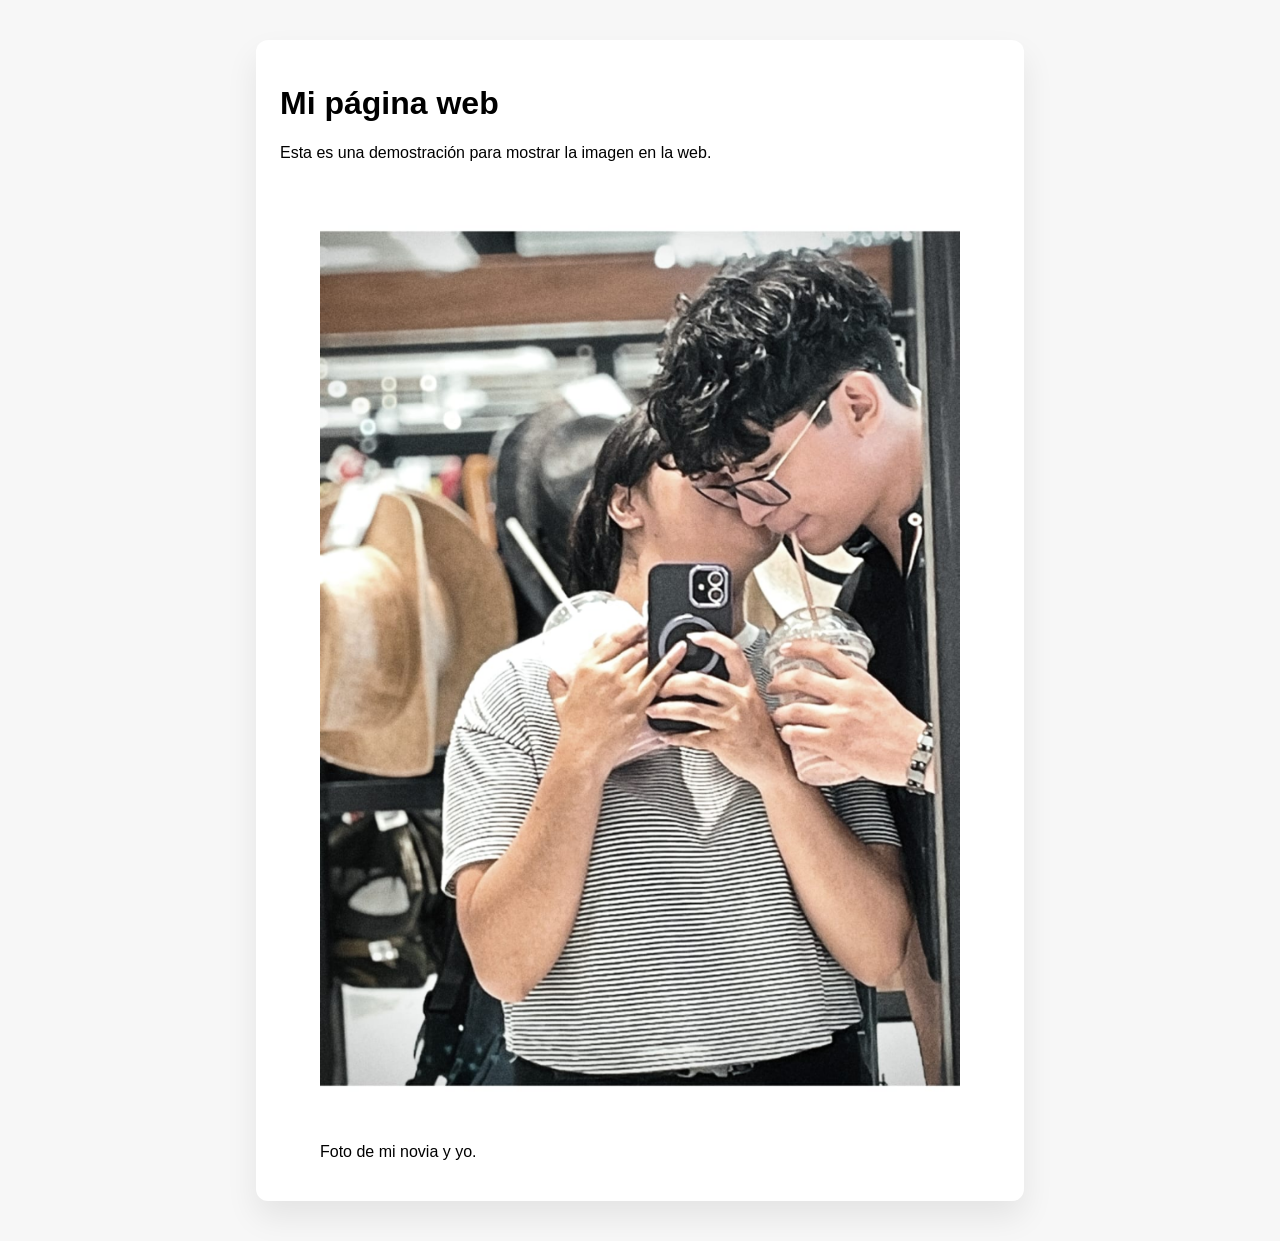
==== index.html @ d47624c6 "Ali data Ali data v2 repositorie" ====
<!DOCTYPE html>
<html lang="es">
  <head>
    <meta charset="UTF-8" />
    <meta name="viewport" content="width=device-width, initial-scale=1.0" />
    <title>Mi página web</title>
    <link rel="stylesheet" href="estilos.css" />
  </head>
  <body>
    <main>
      <h1>Mi página web</h1>
      <p>Esta es una demostración para mostrar la imagen en la web.</p>
      <figure>
        <img src="foto-novia.jpeg" alt="Foto de mi novia y yo" />
        <figcaption>Foto de mi novia y yo.</figcaption>
      </figure>
    </main>
  </body>
</html>
---- estilos.css ----
﻿body {
  font-family: sans-serif;
  padding: 2rem;
  background: #f7f7f7;
}
main {
  max-width: 720px;
  margin: 0 auto;
  background: #fff;
  padding: 1.5rem;
  border-radius: 12px;
  box-shadow: 0 1rem 2rem rgba(0,0,0,0.08);
}
img {
  max-width: 100%;
  height: auto;
  border-radius: 8px;
}
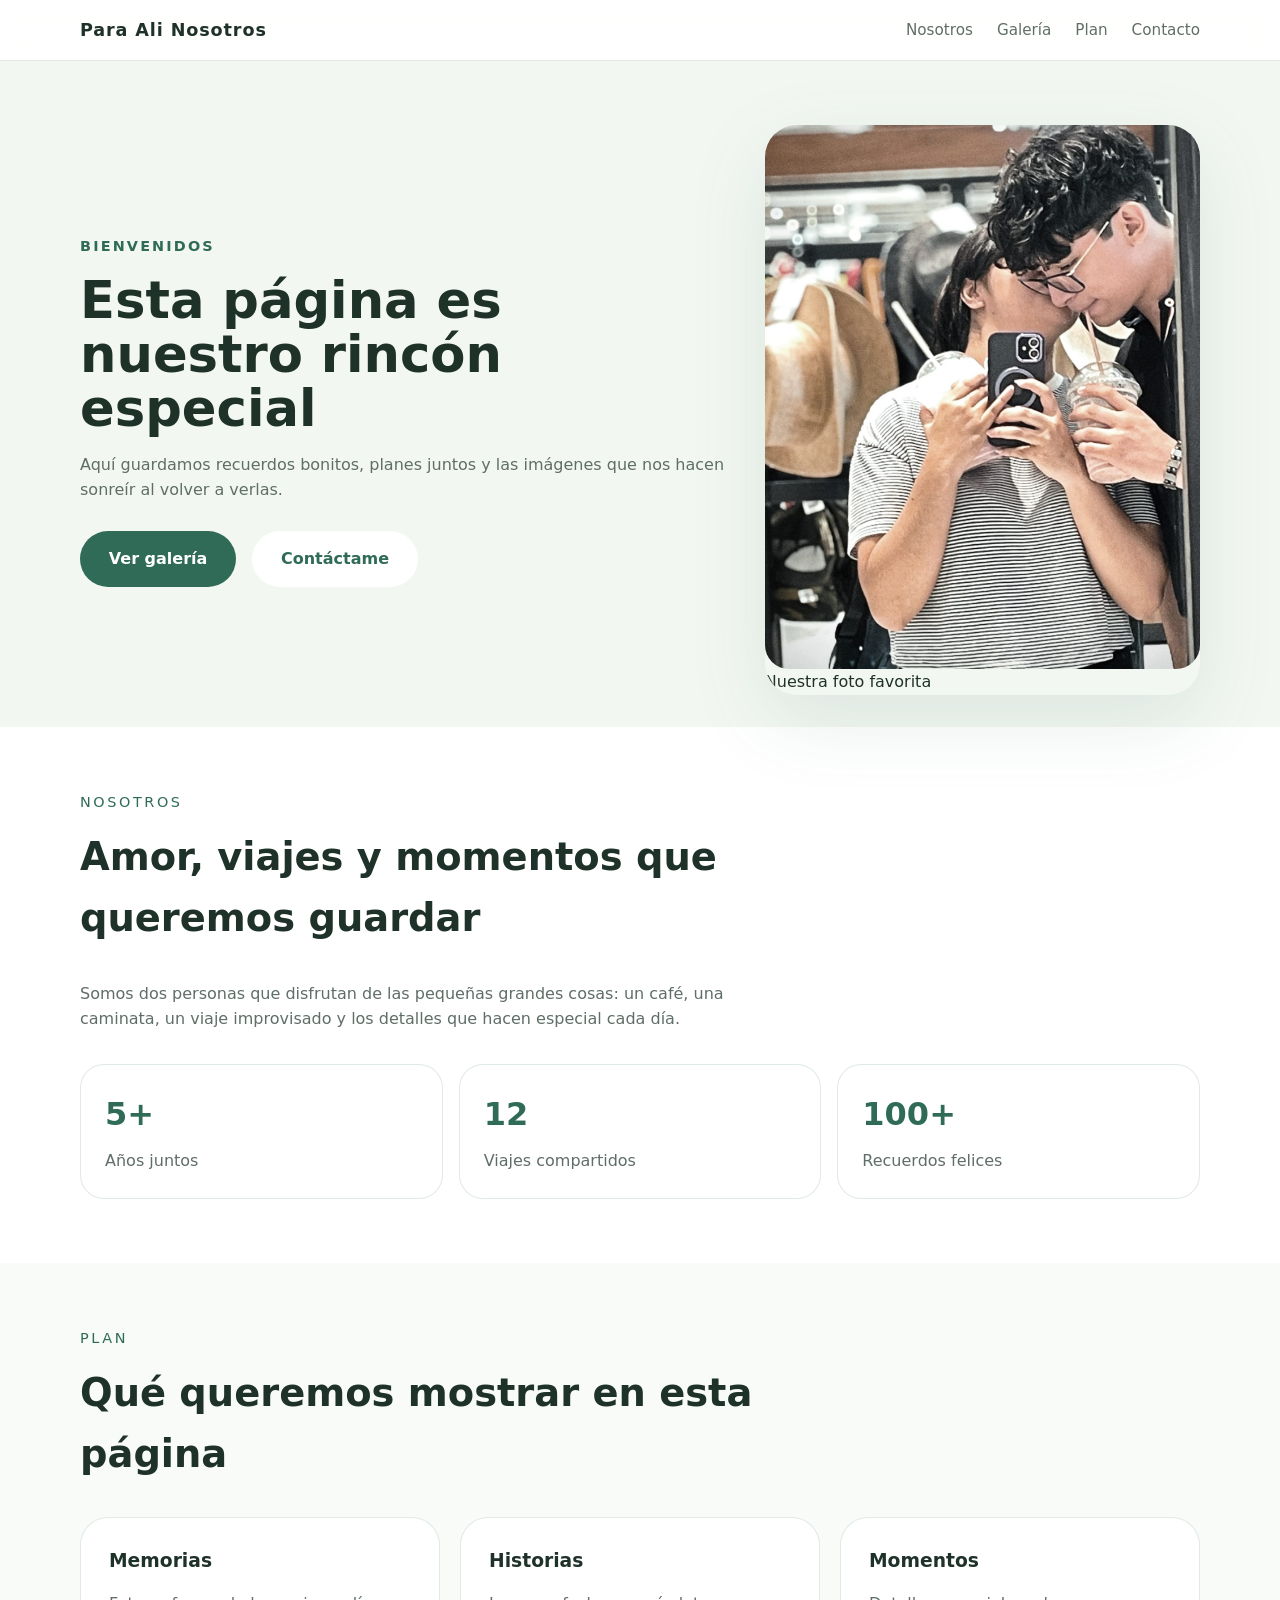
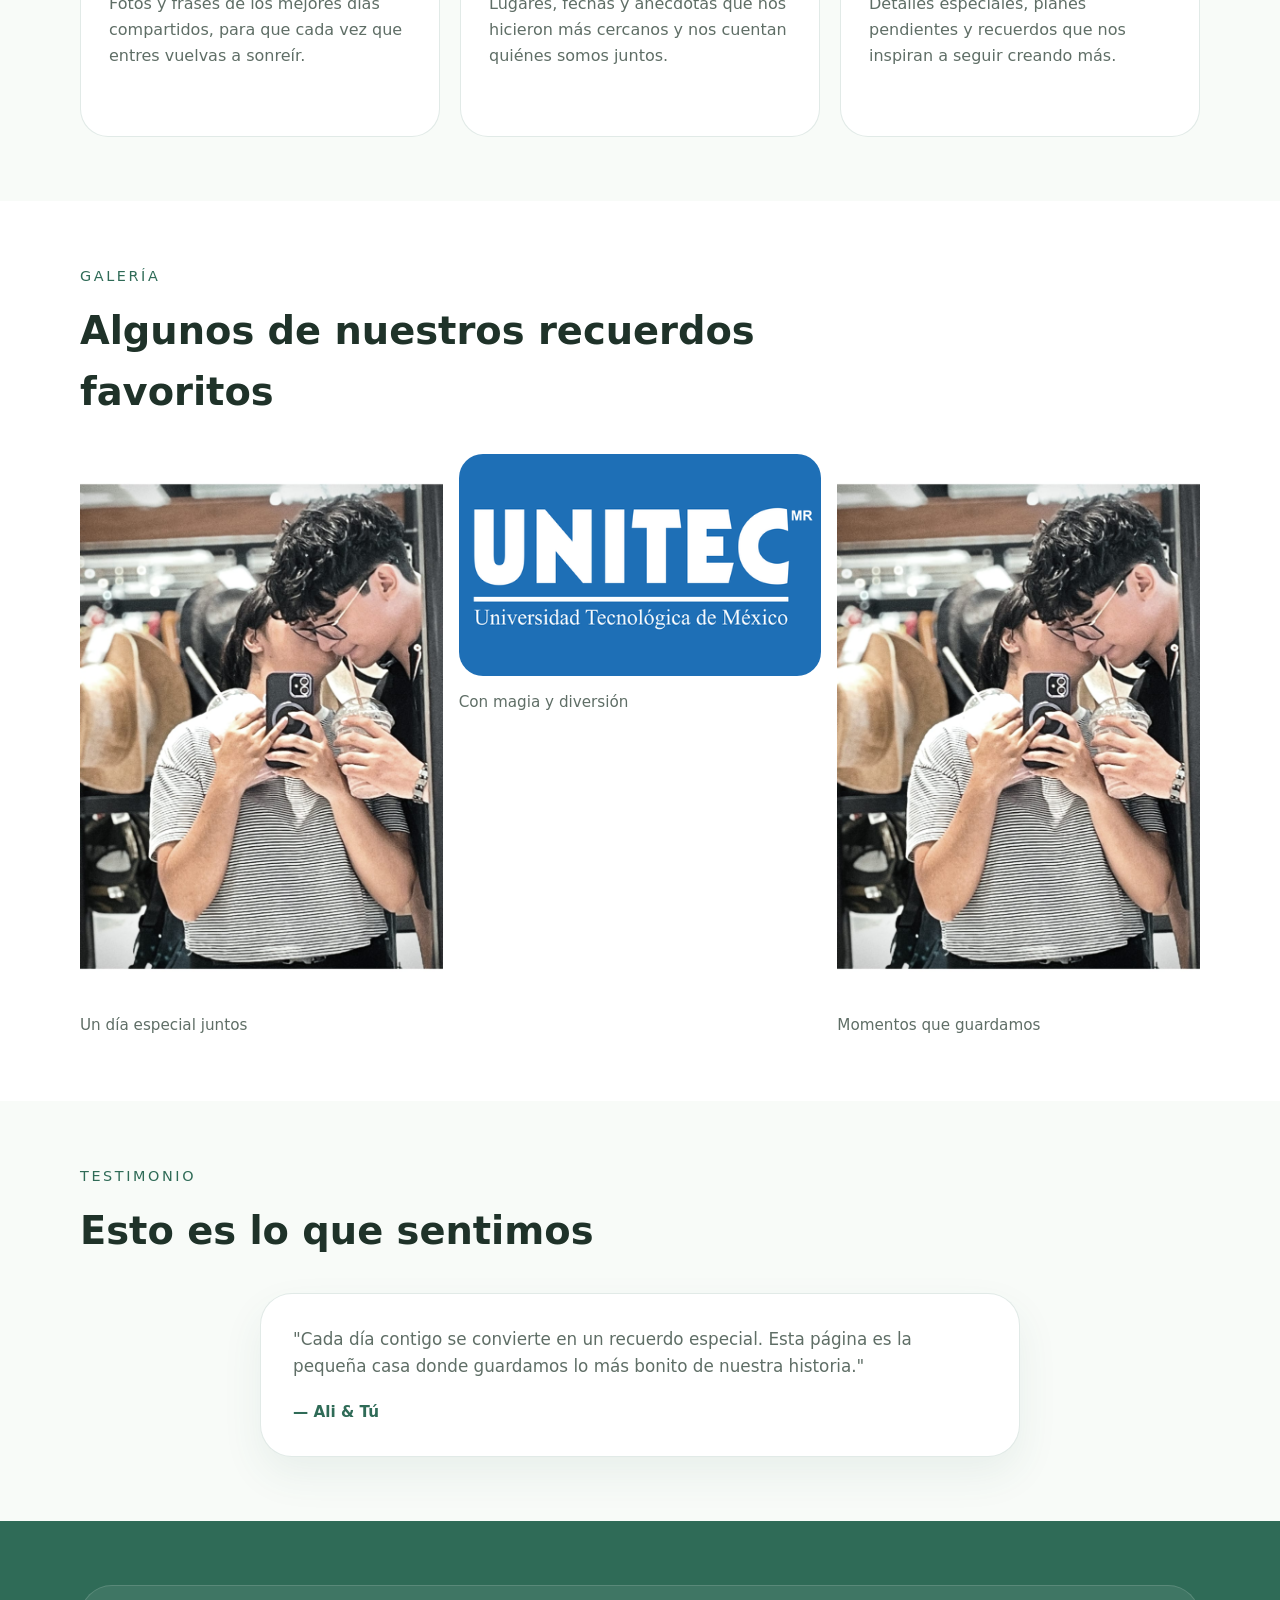
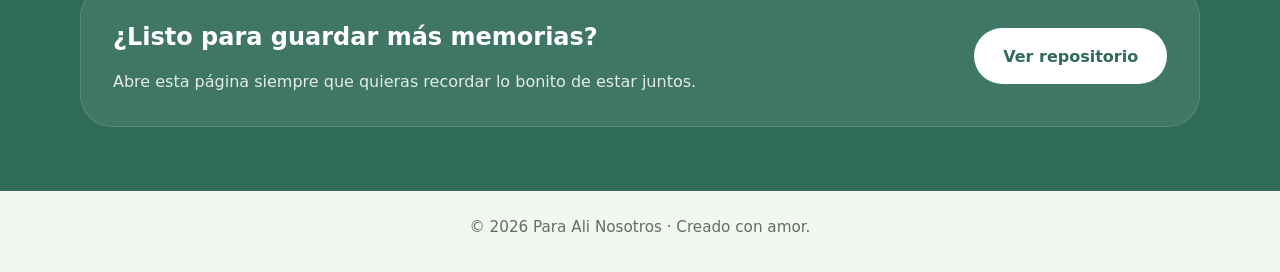
==== commit 7b1a7ad7: "Change files" ====
--- a/index.html
+++ b/index.html
@@ -3,17 +3,141 @@
   <head>
     <meta charset="UTF-8" />
     <meta name="viewport" content="width=device-width, initial-scale=1.0" />
-    <title>Mi página web</title>
+    <title>Para Ali Nosotros</title>
     <link rel="stylesheet" href="estilos.css" />
   </head>
   <body>
+    <header class="site-header">
+      <div class="container header-inner">
+        <a class="brand" href="#">Para Ali Nosotros</a>
+        <nav class="main-nav">
+          <a href="#nosotros">Nosotros</a>
+          <a href="#galeria">Galería</a>
+          <a href="#plan">Plan</a>
+          <a href="#contacto">Contacto</a>
+        </nav>
+      </div>
+    </header>
+
     <main>
-      <h1>Mi página web</h1>
-      <p>Esta es una demostración para mostrar la imagen en la web.</p>
-      <figure>
-        <img src="foto-novia.jpeg" alt="Foto de mi novia y yo" />
-        <figcaption>Foto de mi novia y yo.</figcaption>
-      </figure>
+      <section class="hero">
+        <div class="container hero-grid">
+          <div class="hero-copy">
+            <span class="eyebrow">Bienvenidos</span>
+            <h1>Esta página es nuestro rincón especial</h1>
+            <p>Aquí guardamos recuerdos bonitos, planes juntos y las imágenes que nos hacen sonreír al volver a verlas.</p>
+            <div class="hero-actions">
+              <a class="button" href="#galeria">Ver galería</a>
+              <a class="button button-secondary" href="#contacto">Contáctame</a>
+            </div>
+          </div>
+          <div class="hero-visual">
+            <div class="hero-card">
+              <img src="foto-novia.jpeg" alt="Foto de mi novia y yo" />
+              <div class="hero-label">Nuestra foto favorita</div>
+            </div>
+          </div>
+        </div>
+      </section>
+
+      <section id="nosotros" class="section-white">
+        <div class="container">
+          <div class="section-title">
+            <span>Nosotros</span>
+            <h2>Amor, viajes y momentos que queremos guardar</h2>
+          </div>
+          <p class="intro">Somos dos personas que disfrutan de las pequeñas grandes cosas: un café, una caminata, un viaje improvisado y los detalles que hacen especial cada día.</p>
+          <div class="stats-grid">
+            <article>
+              <strong>5+</strong>
+              <span>Años juntos</span>
+            </article>
+            <article>
+              <strong>12</strong>
+              <span>Viajes compartidos</span>
+            </article>
+            <article>
+              <strong>100+</strong>
+              <span>Recuerdos felices</span>
+            </article>
+          </div>
+        </div>
+      </section>
+
+      <section id="plan" class="section-alt">
+        <div class="container">
+          <div class="section-title">
+            <span>Plan</span>
+            <h2>Qué queremos mostrar en esta página</h2>
+          </div>
+          <div class="cards-grid">
+            <article class="feature-card">
+              <h3>Memorias</h3>
+              <p>Fotos y frases de los mejores días compartidos, para que cada vez que entres vuelvas a sonreír.</p>
+            </article>
+            <article class="feature-card">
+              <h3>Historias</h3>
+              <p>Lugares, fechas y anécdotas que nos hicieron más cercanos y nos cuentan quiénes somos juntos.</p>
+            </article>
+            <article class="feature-card">
+              <h3>Momentos</h3>
+              <p>Detalles especiales, planes pendientes y recuerdos que nos inspiran a seguir creando más.</p>
+            </article>
+          </div>
+        </div>
+      </section>
+
+      <section id="galeria" class="gallery section-white">
+        <div class="container">
+          <div class="section-title">
+            <span>Galería</span>
+            <h2>Algunos de nuestros recuerdos favoritos</h2>
+          </div>
+          <div class="gallery-grid">
+            <figure>
+              <img src="foto-novia.jpeg" alt="Foto romántica" />
+              <figcaption>Un día especial juntos</figcaption>
+            </figure>
+            <figure>
+              <img src="image.png" alt="Foto romántica 2" />
+              <figcaption>Con magia y diversión</figcaption>
+            </figure>
+            <figure>
+              <img src="foto-novia.jpeg" alt="Foto romántica 3" />
+              <figcaption>Momentos que guardamos</figcaption>
+            </figure>
+          </div>
+        </div>
+      </section>
+
+      <section class="testimonial section-alt">
+        <div class="container">
+          <div class="section-title">
+            <span>Testimonio</span>
+            <h2>Esto es lo que sentimos</h2>
+          </div>
+          <div class="testimonial-card">
+            <p>"Cada día contigo se convierte en un recuerdo especial. Esta página es la pequeña casa donde guardamos lo más bonito de nuestra historia."</p>
+            <strong>— Ali &amp; Tú</strong>
+          </div>
+        </div>
+      </section>
+
+      <section id="contacto" class="section-primary">
+        <div class="container cta-card">
+          <div>
+            <h2>¿Listo para guardar más memorias?</h2>
+            <p>Abre esta página siempre que quieras recordar lo bonito de estar juntos.</p>
+          </div>
+          <a class="button button-secondary" href="https://github.com/BTSxfrijoles/Para-ali-nosotros" target="_blank" rel="noreferrer">Ver repositorio</a>
+        </div>
+      </section>
     </main>
+
+    <footer class="site-footer">
+      <div class="container footer-inner">
+        <p>© 2026 Para Ali Nosotros · Creado con amor.</p>
+      </div>
+    </footer>
   </body>
 </html>
--- a/estilos.css
+++ b/estilos.css
@@ -1,18 +1,375 @@
-﻿body {
-  font-family: sans-serif;
-  padding: 2rem;
-  background: #f7f7f7;
-}
-main {
-  max-width: 720px;
-  margin: 0 auto;
-  background: #fff;
-  padding: 1.5rem;
-  border-radius: 12px;
-  box-shadow: 0 1rem 2rem rgba(0,0,0,0.08);
-}
+:root {
+  --bg: #f3f7f2;
+  --surface: #ffffff;
+  --surface-alt: #f8fbf8;
+  --accent: #2f6b57;
+  --accent-soft: #d8e5db;
+  --text: #1f3229;
+  --muted: #5f6e66;
+  --border: rgba(47, 107, 87, 0.14);
+}
+
+* {
+  box-sizing: border-box;
+}
+
+body {
+  margin: 0;
+  font-family: Inter, system-ui, -apple-system, BlinkMacSystemFont, "Segoe UI", sans-serif;
+  background: var(--bg);
+  color: var(--text);
+  line-height: 1.6;
+}
+
 img {
   max-width: 100%;
-  height: auto;
-  border-radius: 8px;
-}
+  display: block;
+  border-radius: 24px;
+  object-fit: cover;
+}
+
+a {
+  color: inherit;
+  text-decoration: none;
+}
+
+button,
+.button {
+  display: inline-flex;
+  align-items: center;
+  justify-content: center;
+  padding: 0.95rem 1.8rem;
+  border-radius: 999px;
+  border: 0;
+  font-weight: 600;
+  cursor: pointer;
+}
+
+.container {
+  width: min(1120px, 100% - 2rem);
+  margin: 0 auto;
+}
+
+.site-header {
+  position: sticky;
+  top: 0;
+  z-index: 20;
+  background: rgba(255, 255, 255, 0.92);
+  backdrop-filter: blur(12px);
+  border-bottom: 1px solid var(--border);
+}
+
+.header-inner {
+  display: flex;
+  align-items: center;
+  justify-content: space-between;
+  gap: 1rem;
+  padding: 1rem 0;
+}
+
+.brand {
+  font-size: 1.1rem;
+  font-weight: 700;
+  letter-spacing: 0.05em;
+}
+
+.main-nav {
+  display: flex;
+  gap: 1.5rem;
+  flex-wrap: wrap;
+}
+
+.main-nav a {
+  color: var(--muted);
+  font-size: 0.95rem;
+  transition: color 180ms ease;
+}
+
+.main-nav a:hover {
+  color: var(--accent);
+}
+
+.hero {
+  padding: 4rem 0 2rem;
+}
+
+.hero-grid {
+  display: grid;
+  grid-template-columns: 1.2fr 0.8fr;
+  align-items: center;
+  gap: 2rem;
+}
+
+.eyebrow {
+  display: inline-flex;
+  margin-bottom: 1rem;
+  font-size: 0.9rem;
+  font-weight: 700;
+  letter-spacing: 0.15em;
+  text-transform: uppercase;
+  color: var(--accent);
+}
+
+.hero-copy h1 {
+  font-size: clamp(2.5rem, 4vw, 4rem);
+  margin: 0 0 1rem;
+  line-height: 1.05;
+}
+
+.hero-copy p {
+  max-width: 42rem;
+  margin: 0 0 1.75rem;
+  color: var(--muted);
+}
+
+.hero-visual .card {
+  position: relative;
+  overflow: hidden;
+  border-radius: 32px;
+  box-shadow: 0 24px 80px rgba(47, 107, 87, 0.12);
+}
+
+.hero-visual .card,
+.hero-card {
+  position: relative;
+  overflow: hidden;
+  border-radius: 32px;
+  box-shadow: 0 24px 80px rgba(47, 107, 87, 0.12);
+}
+
+.hero-visual img {
+  width: 100%;
+  height: 100%;
+  aspect-ratio: 4 / 5;
+}
+
+.hero-actions {
+  display: flex;
+  gap: 1rem;
+  flex-wrap: wrap;
+}
+
+.card-label {
+  position: absolute;
+  left: 0;
+  right: 0;
+  bottom: 0;
+  padding: 1rem 1.2rem;
+  background: linear-gradient(180deg, transparent 0%, rgba(18, 32, 25, 0.88) 100%);
+  color: white;
+  font-size: 0.95rem;
+  font-weight: 600;
+}
+
+.section-white,
+.section-alt,
+.section-primary {
+  padding: 4rem 0;
+}
+
+.section-white {
+  background: var(--surface);
+}
+
+.section-alt {
+  background: var(--surface-alt);
+}
+
+.section-primary {
+  background: var(--accent);
+  color: white;
+}
+
+.section-title {
+  max-width: 44rem;
+  margin-bottom: 2rem;
+}
+
+.section-title span {
+  display: block;
+  font-size: 0.9rem;
+  letter-spacing: 0.18em;
+  text-transform: uppercase;
+  color: var(--accent);
+  margin-bottom: 0.75rem;
+}
+
+.section-title h2 {
+  margin: 0;
+  font-size: clamp(2rem, 3vw, 2.7rem);
+}
+
+.intro {
+  max-width: 680px;
+  color: var(--muted);
+  margin-bottom: 2rem;
+}
+
+.stats-grid {
+  display: grid;
+  grid-template-columns: repeat(3, minmax(0, 1fr));
+  gap: 1rem;
+}
+
+.stats-grid article {
+  border: 1px solid var(--border);
+  border-radius: 24px;
+  padding: 1.5rem;
+  background: white;
+}
+
+.stats-grid strong {
+  display: block;
+  font-size: 2rem;
+  margin-bottom: 0.5rem;
+  color: var(--accent);
+}
+
+.stats-grid span {
+  color: var(--muted);
+}
+
+.cards-grid {
+  display: grid;
+  grid-template-columns: repeat(3, minmax(0, 1fr));
+  gap: 1.25rem;
+}
+
+.feature-card {
+  background: white;
+  padding: 1.75rem;
+  border-radius: 28px;
+  border: 1px solid var(--border);
+  min-height: 220px;
+}
+
+.feature-card h3 {
+  margin-top: 0;
+  margin-bottom: 0.9rem;
+}
+
+.feature-card p {
+  color: var(--muted);
+}
+
+.gallery-grid {
+  display: grid;
+  grid-template-columns: repeat(3, minmax(0, 1fr));
+  gap: 1rem;
+}
+
+.gallery-grid figure {
+  margin: 0;
+}
+
+.gallery-grid figcaption {
+  margin-top: 0.85rem;
+  font-size: 0.95rem;
+  color: var(--muted);
+}
+
+.cta-card {
+  display: flex;
+  justify-content: space-between;
+  align-items: center;
+  gap: 1.5rem;
+  background: rgba(255, 255, 255, 0.08);
+  padding: 2rem;
+  border-radius: 32px;
+  border: 1px solid rgba(255,255,255,0.14);
+}
+
+.cta-card h2 {
+  margin: 0 0 0.75rem;
+}
+
+.cta-card p {
+  margin: 0;
+  color: rgba(255,255,255,0.86);
+}
+
+.testimonial-card {
+  max-width: 760px;
+  margin: 0 auto;
+  background: white;
+  border-radius: 32px;
+  padding: 2rem;
+  border: 1px solid var(--border);
+  box-shadow: 0 18px 40px rgba(47, 107, 87, 0.08);
+}
+
+.testimonial-card p {
+  margin: 0 0 1.25rem;
+  color: var(--muted);
+  font-size: 1.05rem;
+}
+
+.testimonial-card strong {
+  display: block;
+  font-size: 0.95rem;
+  color: var(--accent);
+}
+
+.button {
+  background: var(--accent);
+  color: white;
+}
+
+.button-secondary {
+  background: white;
+  color: var(--accent);
+}
+
+.site-footer {
+  padding: 1.5rem 0 2rem;
+}
+
+.footer-inner {
+  display: flex;
+  justify-content: center;
+}
+
+.footer-inner p {
+  margin: 0;
+  color: var(--muted);
+  font-size: 0.95rem;
+}
+
+@media (max-width: 900px) {
+  .hero-grid,
+  .cta-card {
+    display: block;
+  }
+
+  .hero-visual {
+    order: -1;
+  }
+
+  .stats-grid,
+  .cards-grid,
+  .gallery-grid {
+    grid-template-columns: 1fr;
+  }
+}
+
+@media (max-width: 620px) {
+  .header-inner {
+    flex-direction: column;
+    align-items: flex-start;
+  }
+
+  .main-nav {
+    width: 100%;
+    justify-content: space-between;
+    gap: 0.75rem;
+  }
+
+  .hero {
+    padding: 3rem 0 1.5rem;
+  }
+
+  .button,
+  .button-secondary {
+    width: 100%;
+  }
+}
